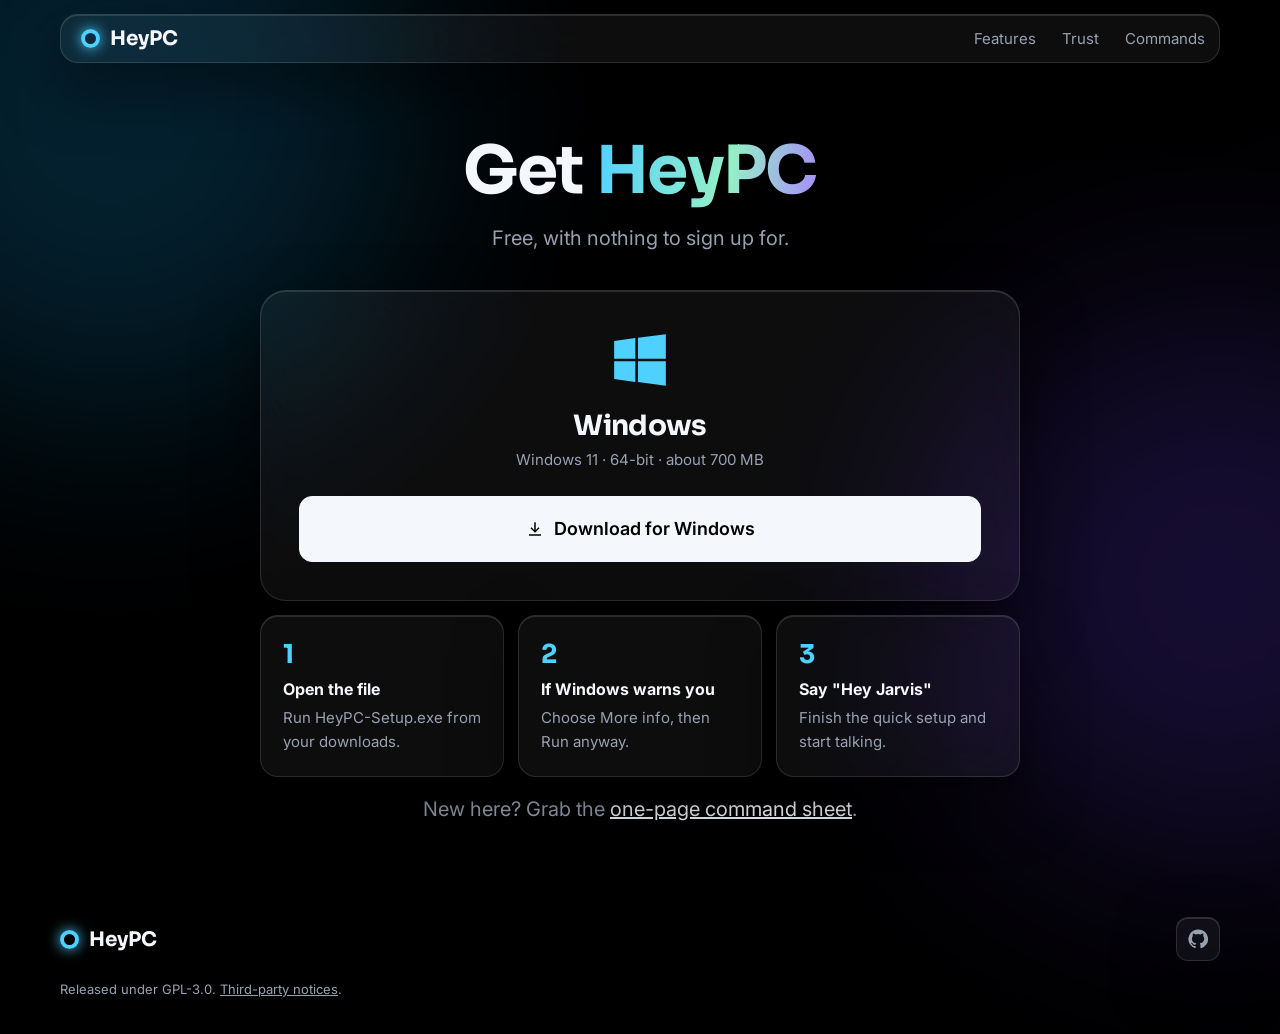
==== download.html @ 61c213c8 "Rename the product to HeyPC Co-Authored-By: Claude Opus 5.5 <noreply@anthropic.com>" ====
<!doctype html>
<html lang="en">
<head>
<meta charset="utf-8">
<meta name="viewport" content="width=device-width, initial-scale=1">
<title>Download HeyPC for Windows</title>
<meta name="description" content="Download HeyPC, the free open-source voice assistant for Windows.">
<link rel="preconnect" href="https://fonts.googleapis.com">
<link rel="preconnect" href="https://fonts.gstatic.com" crossorigin>
<link href="https://fonts.googleapis.com/css2?family=Sora:wght@400;600;700&family=Inter:wght@400;500;600&display=swap" rel="stylesheet">
<link rel="stylesheet" href="site.css">
</head>
<body>
<div class="orb a"></div><div class="orb b"></div>
<div class="wrap">
  <nav class="top glass">
    <a class="brand" href="index.html"><span class="ring"></span>HeyPC</a>
    <div class="menu">
      <a class="opt" href="index.html#features">Features</a>
      <a class="opt" href="index.html#trust">Trust</a>
      <a href="HeyPC-Commands.pdf">Commands</a>
    </div>
  </nav>

  <main class="get">
    <h1>Get <span class="grad">HeyPC</span></h1>
    <p>Free, with nothing to sign up for.</p>

    <div class="os glass">
      <svg class="win" viewBox="0 0 24 24" aria-hidden="true"><path d="M2 4.6 10.2 3.5v8H2V4.6Zm9.2-1.2L22 2v9.5H11.2V3.4ZM2 12.5h8.2v8L2 19.4v-6.9Zm9.2 0H22V22l-10.8-1.5v-8Z"/></svg>
      <h2>Windows</h2>
      <small>Windows 11 · 64-bit · about 700 MB</small>
      <a class="btn solid" href="https://github.com/gokuldas439/HeyPC/releases/latest/download/HeyPC-Setup.exe">
        <svg viewBox="0 0 24 24" aria-hidden="true"><path d="M11 3h2v10.2l3.6-3.6 1.4 1.4-6 6-6-6 1.4-1.4 3.6 3.6V3ZM4 19h16v2H4v-2Z"/></svg>
        Download for Windows
      </a>
    </div>

    <ol class="steps">
      <li class="glass"><strong>Open the file</strong>Run HeyPC-Setup.exe from your downloads.</li>
      <li class="glass"><strong>If Windows warns you</strong>Choose More info, then Run anyway.</li>
      <li class="glass"><strong>Say "Hey Jarvis"</strong>Finish the quick setup and start talking.</li>
    </ol>
    <p class="note">New here? Grab the <a href="HeyPC-Commands.pdf">one-page command sheet</a>.</p>
  </main>

  <footer>
    <a class="brand" href="index.html"><span class="ring"></span>HeyPC</a>
    <div class="social"></div>
  </footer>
  <p class="legal">Released under GPL-3.0. <a href="https://github.com/gokuldas439/HeyPC/blob/main/THIRD_PARTY_NOTICES.md">Third-party notices</a>.</p>
</div>
<script src="site.js"></script>
</body>
</html>
---- site.css ----
:root {
  --cyan: #4fd1ff; --mint: #96f0c8; --violet: #a78bfa;
  --text: #f4f7fb; --muted: #98a1b2; --edge: rgba(255, 255, 255, .13); --glass: rgba(255, 255, 255, .05);
}
* { box-sizing: border-box; }
html { background: #000; scroll-behavior: smooth; }
body { margin: 0; background: #000; color: var(--text); font: 400 17px/1.6 Inter, system-ui, sans-serif; overflow-x: hidden; }
a { color: inherit; text-decoration: none; }
h1, h2, h3 { font-family: Sora, sans-serif; letter-spacing: -.025em; line-height: 1.08; margin: 0; }
.orb { position: fixed; border-radius: 50%; filter: blur(120px); opacity: .3; pointer-events: none; z-index: 0; }
.orb.a { width: 620px; height: 620px; background: #0f6d9c; left: -200px; top: -200px; }
.orb.b { width: 560px; height: 560px; background: #4b2ea8; right: -220px; top: 34vh; }
.wrap { position: relative; z-index: 1; width: min(1160px, 100% - 40px); margin-inline: auto; }
.glass {
  background: var(--glass); border: 1px solid var(--edge);
  backdrop-filter: blur(22px) saturate(1.4); -webkit-backdrop-filter: blur(22px) saturate(1.4);
  box-shadow: inset 0 1px 0 rgba(255, 255, 255, .13), 0 24px 60px rgba(0, 0, 0, .5);
}

.top { position: sticky; top: 14px; z-index: 20; display: flex; align-items: center; justify-content: space-between; margin-top: 14px; padding: 11px 14px 11px 20px; border-radius: 18px; }
.brand { display: flex; align-items: center; gap: 10px; font: 700 20px Sora, sans-serif; }
.ring { width: 19px; height: 19px; border-radius: 50%; border: 4px solid var(--cyan); box-shadow: 0 0 14px var(--cyan); }
.menu { display: flex; align-items: center; gap: 26px; font-size: 15px; color: var(--muted); }
.menu a:hover { color: var(--text); }
.btn { display: inline-flex; align-items: center; justify-content: center; gap: 10px; padding: 14px 26px; border-radius: 13px; font-weight: 600; font-size: 16px; border: 1px solid var(--edge); background: rgba(255, 255, 255, .08); transition: transform .15s, background .15s, border-color .15s; }
.btn:hover { transform: translateY(-2px); border-color: rgba(255, 255, 255, .4); }
.btn.solid { background: var(--text); border-color: var(--text); color: #000; }
.btn.solid:hover { background: var(--cyan); border-color: var(--cyan); }
.btn.small { padding: 9px 17px; font-size: 14px; border-radius: 11px; }
.btn svg { width: 18px; height: 18px; fill: currentColor; }

.hero { text-align: center; padding: 92px 0 56px; }
.hero h1 { font-size: clamp(46px, 8vw, 92px); font-weight: 700; }
.hero h1 span, .grad { background: linear-gradient(100deg, var(--cyan), var(--mint) 60%, var(--violet)); -webkit-background-clip: text; background-clip: text; color: transparent; }
.hero p { color: var(--muted); font-size: clamp(18px, 2.2vw, 22px); max-width: 33em; margin: 22px auto 32px; }
.cta-row { display: flex; gap: 12px; justify-content: center; flex-wrap: wrap; }

.show { padding: 10px; border-radius: 26px; }
.show iframe { display: block; width: 100%; height: 720px; border: 0; border-radius: 18px; }

.band { display: grid; grid-template-columns: repeat(4, 1fr); gap: 1px; margin: 64px 0 0; border-radius: 20px; overflow: hidden; }
.band div { padding: 28px 20px; text-align: center; }
.band b { display: block; font: 700 clamp(26px, 3.4vw, 38px) Sora, sans-serif; }
.band span { color: var(--muted); font-size: 15px; }

section { padding: 100px 0 0; }
.head { max-width: 680px; margin-bottom: 40px; }
.head h2, .final h2 { font-size: clamp(34px, 5vw, 54px); }
.head p { color: var(--muted); font-size: 19px; margin: 14px 0 0; }
.cards { display: grid; grid-template-columns: repeat(3, 1fr); gap: 14px; }
.card { padding: 28px; border-radius: 20px; transition: transform .2s, border-color .2s; }
.card:hover { transform: translateY(-4px); border-color: rgba(79, 209, 255, .45); }
.card h3 { font-size: 21px; margin-bottom: 9px; }
.card p { margin: 0; color: var(--muted); font-size: 16px; }
.card em { display: block; font-style: normal; color: var(--cyan); font-size: 15px; font-weight: 500; margin-top: 14px; }
.trust { display: grid; grid-template-columns: repeat(2, 1fr); gap: 14px; }

.faq details { padding: 20px 26px; border-radius: 16px; margin-bottom: 10px; }
.faq summary { cursor: pointer; font: 600 18px Sora, sans-serif; }
.faq p { color: var(--muted); margin: 12px 0 2px; }

.final { text-align: center; margin-top: 110px; padding: 76px 24px; border-radius: 28px; }
.final p { color: var(--muted); font-size: 19px; margin: 14px 0 28px; }

footer { display: flex; justify-content: space-between; align-items: center; gap: 20px; flex-wrap: wrap; padding: 56px 0 18px; }
.social { display: flex; gap: 10px; }
.social a { width: 44px; height: 44px; display: grid; place-items: center; border-radius: 12px; color: var(--muted); transition: color .15s, border-color .15s; }
.social a:hover { color: var(--text); border-color: var(--cyan); }
.social svg { width: 20px; height: 20px; fill: currentColor; }
.legal { color: var(--muted); font-size: 13px; padding-bottom: 34px; margin: 0; }
.legal a { text-decoration: underline; }

.get { max-width: 760px; margin: 72px auto 0; text-align: center; }
.get h1 { font-size: clamp(40px, 6.4vw, 66px); }
.get > p { color: var(--muted); font-size: 20px; margin: 16px 0 36px; }
.os { padding: 38px; border-radius: 26px; }
.os .win { width: 62px; height: 62px; fill: var(--cyan); margin-bottom: 12px; }
.os h2 { font-size: 28px; margin-bottom: 6px; }
.os small { display: block; color: var(--muted); font-size: 15px; margin-bottom: 24px; }
.os .btn { width: 100%; padding: 18px; font-size: 18px; }
.steps { list-style: none; counter-reset: n; padding: 0; margin: 14px 0 0; display: grid; grid-template-columns: repeat(3, 1fr); gap: 14px; text-align: left; }
.steps li { counter-increment: n; padding: 22px; border-radius: 18px; color: var(--muted); font-size: 15px; }
.steps li::before { content: counter(n); display: block; font: 700 26px Sora, sans-serif; color: var(--cyan); margin-bottom: 6px; }
.steps strong { display: block; color: var(--text); margin-bottom: 3px; font-size: 16px; }
.note { color: var(--muted); font-size: 15px; margin-top: 22px; }
.note a { color: var(--text); text-decoration: underline; }

@media (max-width: 860px) {
  .menu a.opt { display: none; }
  .cards, .trust, .steps { grid-template-columns: 1fr; }
  .band { grid-template-columns: repeat(2, 1fr); }
  .hero { padding-top: 62px; }
  section { padding-top: 72px; }
}
@media (prefers-reduced-motion: reduce) { html { scroll-behavior: auto; } .btn, .card { transition: none; } }
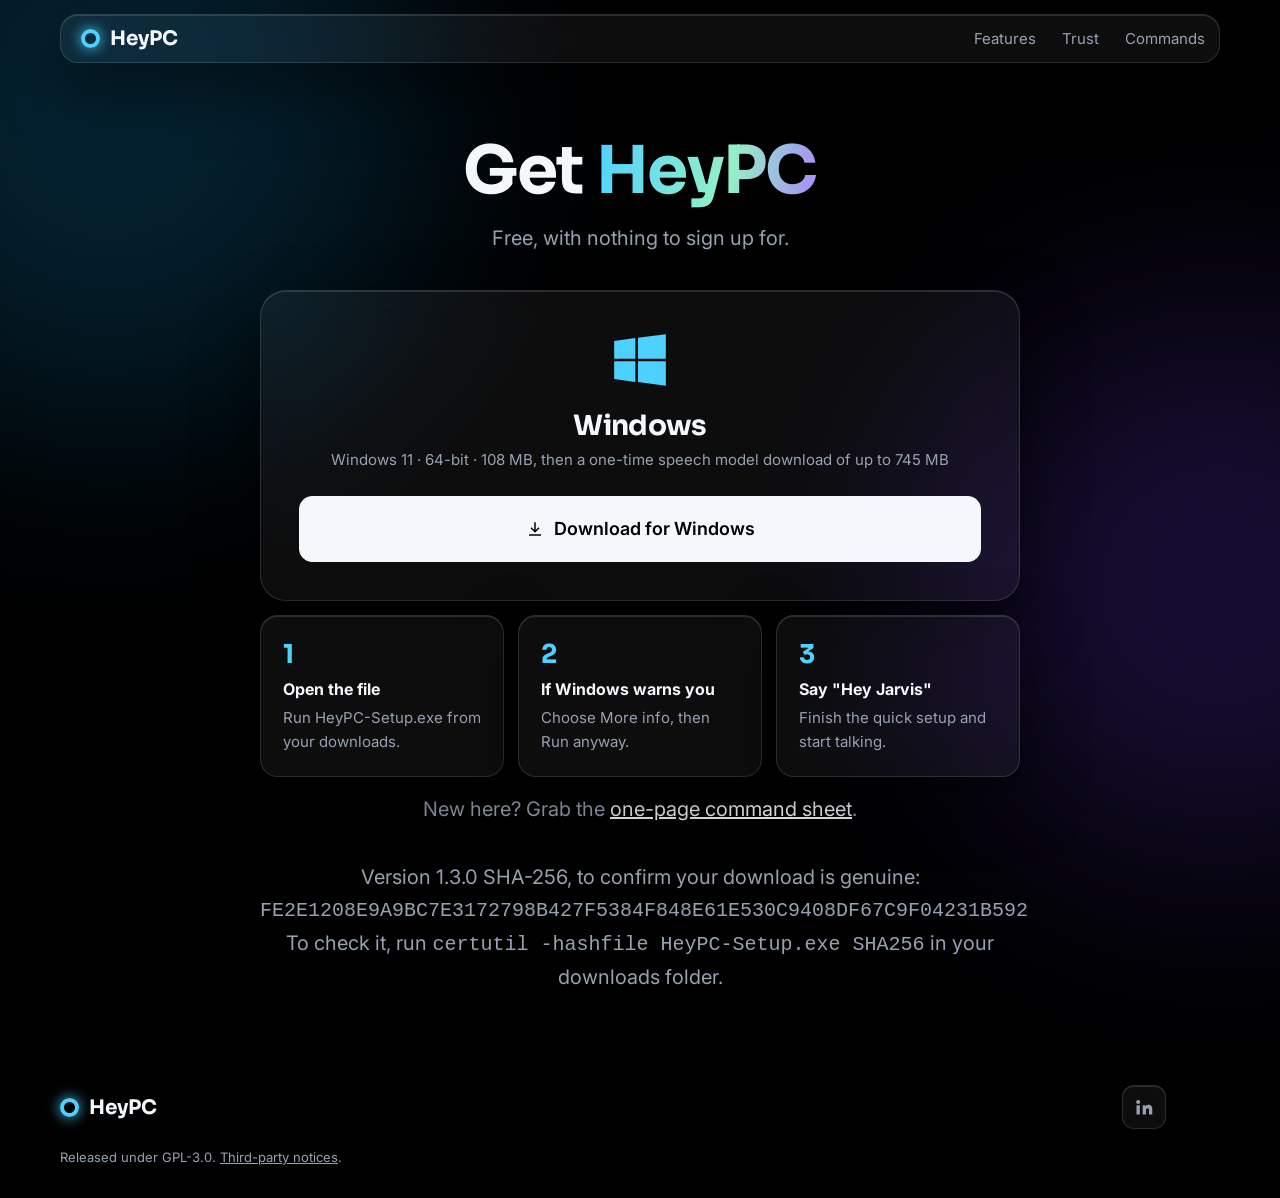
==== commit ac32fd94: "Show the smaller installer size and its SHA-256 Co-Authored-By: Claude Opus 5.5 <noreply@anthropic.c" ====
--- a/download.html
+++ b/download.html
@@ -29,7 +29,7 @@
     <div class="os glass">
       <svg class="win" viewBox="0 0 24 24" aria-hidden="true"><path d="M2 4.6 10.2 3.5v8H2V4.6Zm9.2-1.2L22 2v9.5H11.2V3.4ZM2 12.5h8.2v8L2 19.4v-6.9Zm9.2 0H22V22l-10.8-1.5v-8Z"/></svg>
       <h2>Windows</h2>
-      <small>Windows 11 · 64-bit · about 700 MB</small>
+      <small>Windows 11 · 64-bit · 108 MB, then a one-time speech model download of up to 745 MB</small>
       <a class="btn solid" href="https://github.com/gokuldas439/HeyPC/releases/latest/download/HeyPC-Setup.exe">
         <svg viewBox="0 0 24 24" aria-hidden="true"><path d="M11 3h2v10.2l3.6-3.6 1.4 1.4-6 6-6-6 1.4-1.4 3.6 3.6V3ZM4 19h16v2H4v-2Z"/></svg>
         Download for Windows
@@ -42,6 +42,7 @@
       <li class="glass"><strong>Say "Hey Jarvis"</strong>Finish the quick setup and start talking.</li>
     </ol>
     <p class="note">New here? Grab the <a href="HeyPC-Commands.pdf">one-page command sheet</a>.</p>
+    <p class="note hash">Version 1.3.0 SHA-256, to confirm your download is genuine:<br><code>FE2E1208E9A9BC7E3172798B427F5384F848E61E530C9408DF67C9F04231B592</code><br>To check it, run <code>certutil -hashfile HeyPC-Setup.exe SHA256</code> in your downloads folder.</p>
   </main>
 
   <footer>
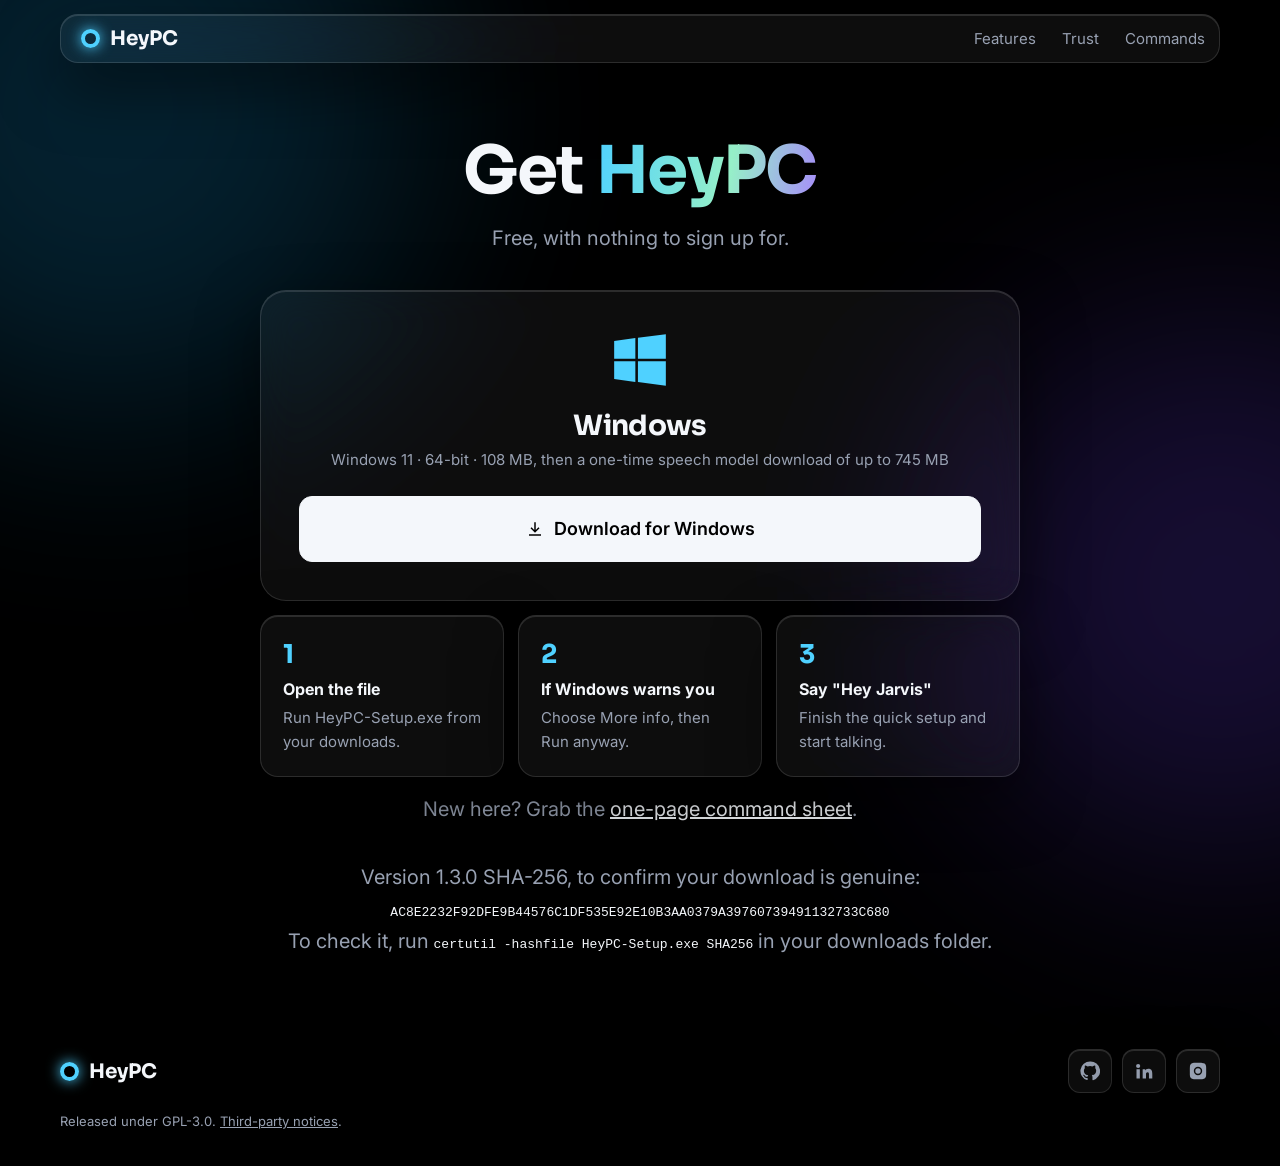
==== commit c7424345: "Publish the final installer SHA-256 Co-Authored-By: Claude Opus 5.5 <noreply@anthropic.com>" ====
--- a/download.html
+++ b/download.html
@@ -42,7 +42,7 @@
       <li class="glass"><strong>Say "Hey Jarvis"</strong>Finish the quick setup and start talking.</li>
     </ol>
     <p class="note">New here? Grab the <a href="HeyPC-Commands.pdf">one-page command sheet</a>.</p>
-    <p class="note hash">Version 1.3.0 SHA-256, to confirm your download is genuine:<br><code>FE2E1208E9A9BC7E3172798B427F5384F848E61E530C9408DF67C9F04231B592</code><br>To check it, run <code>certutil -hashfile HeyPC-Setup.exe SHA256</code> in your downloads folder.</p>
+    <p class="note hash">Version 1.3.0 SHA-256, to confirm your download is genuine:<br><code>AC8E2232F92DFE9B44576C1DF535E92E10B3AA0379A39760739491132733C680</code><br>To check it, run <code>certutil -hashfile HeyPC-Setup.exe SHA256</code> in your downloads folder.</p>
   </main>
 
   <footer>
--- a/site.css
+++ b/site.css
@@ -84,6 +84,7 @@
 .steps strong { display: block; color: var(--text); margin-bottom: 3px; font-size: 16px; }
 .note { color: var(--muted); font-size: 15px; margin-top: 22px; }
 .note a { color: var(--text); text-decoration: underline; }
+.hash code { color: var(--text); font-size: 13px; overflow-wrap: anywhere; }
 
 @media (max-width: 860px) {
   .menu a.opt { display: none; }
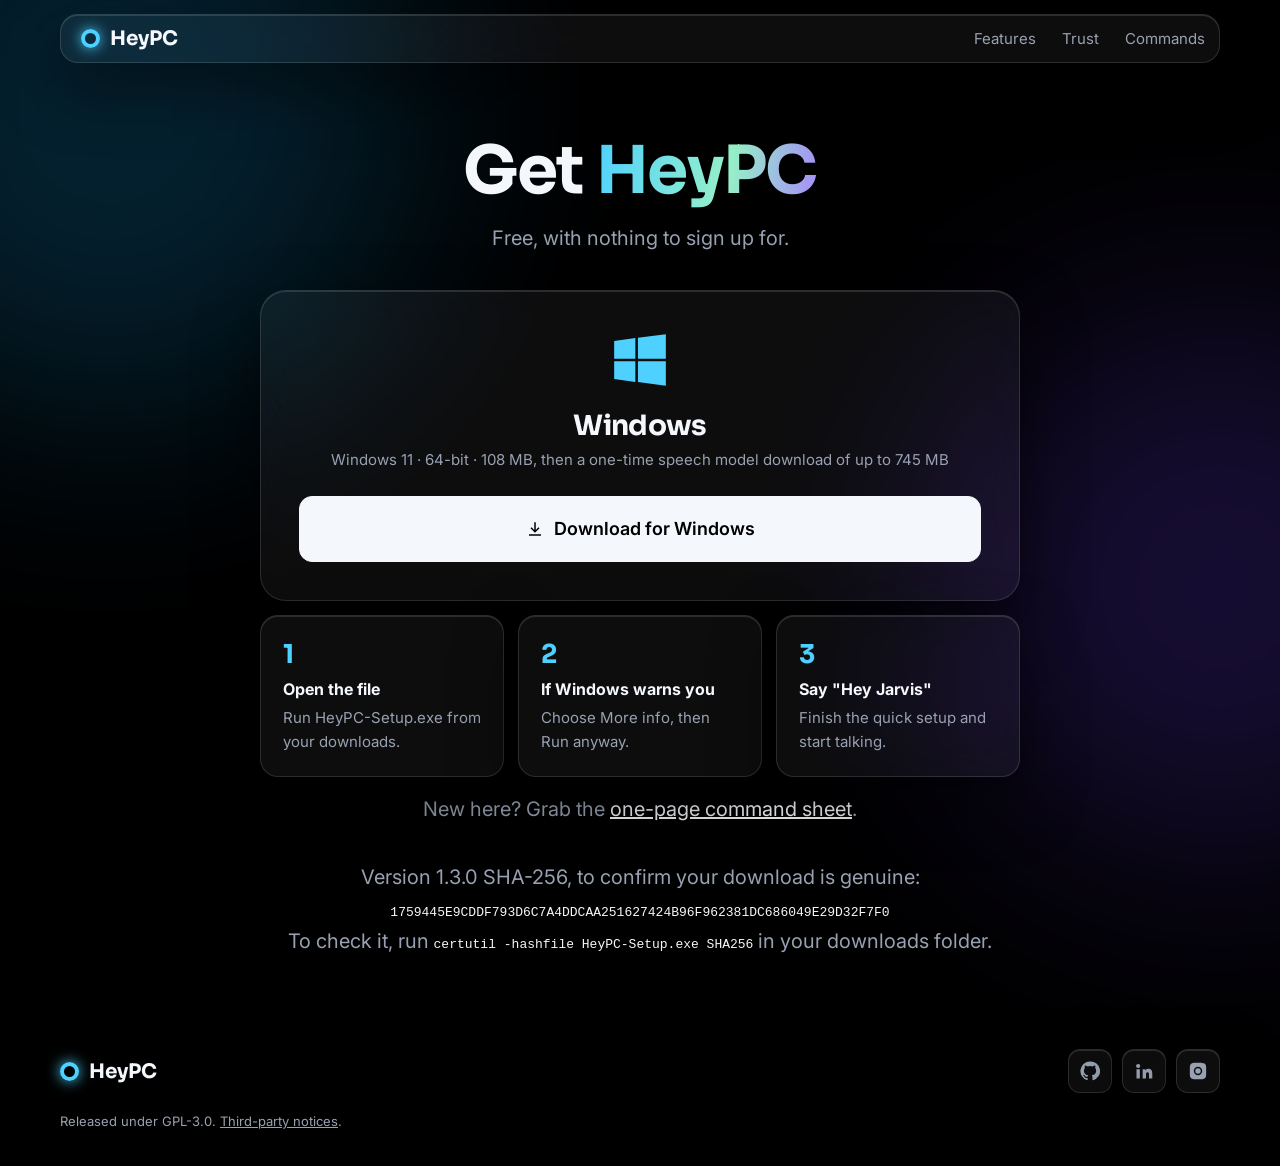
==== commit 004ef667: "Publish the HeyPC 1.3.0 installer SHA-256 Co-Authored-By: Claude Opus 5.5 <noreply@anthropic.com>" ====
--- a/download.html
+++ b/download.html
@@ -42,7 +42,7 @@
       <li class="glass"><strong>Say "Hey Jarvis"</strong>Finish the quick setup and start talking.</li>
     </ol>
     <p class="note">New here? Grab the <a href="HeyPC-Commands.pdf">one-page command sheet</a>.</p>
-    <p class="note hash">Version 1.3.0 SHA-256, to confirm your download is genuine:<br><code>AC8E2232F92DFE9B44576C1DF535E92E10B3AA0379A39760739491132733C680</code><br>To check it, run <code>certutil -hashfile HeyPC-Setup.exe SHA256</code> in your downloads folder.</p>
+    <p class="note hash">Version 1.3.0 SHA-256, to confirm your download is genuine:<br><code>1759445E9CDDF793D6C7A4DDCAA251627424B96F962381DC686049E29D32F7F0</code><br>To check it, run <code>certutil -hashfile HeyPC-Setup.exe SHA256</code> in your downloads folder.</p>
   </main>
 
   <footer>
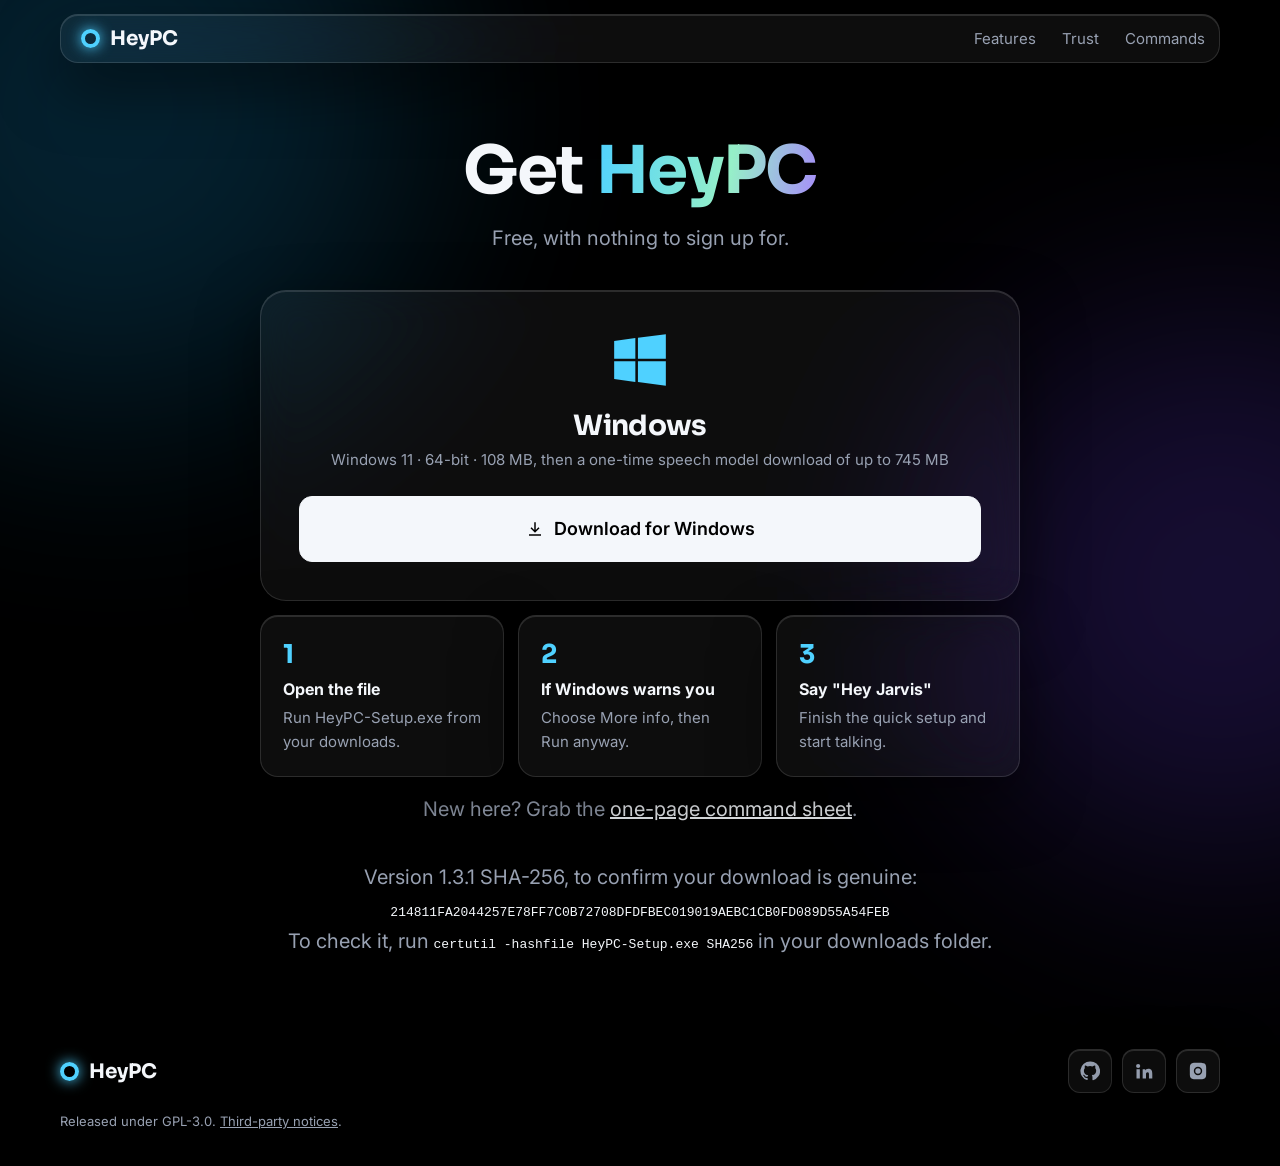
==== commit 673941c8: "Publish the HeyPC 1.3.1 installer SHA-256 Co-Authored-By: Claude Opus 5.5 <noreply@anthropic.com>" ====
--- a/download.html
+++ b/download.html
@@ -42,7 +42,7 @@
       <li class="glass"><strong>Say "Hey Jarvis"</strong>Finish the quick setup and start talking.</li>
     </ol>
     <p class="note">New here? Grab the <a href="HeyPC-Commands.pdf">one-page command sheet</a>.</p>
-    <p class="note hash">Version 1.3.0 SHA-256, to confirm your download is genuine:<br><code>1759445E9CDDF793D6C7A4DDCAA251627424B96F962381DC686049E29D32F7F0</code><br>To check it, run <code>certutil -hashfile HeyPC-Setup.exe SHA256</code> in your downloads folder.</p>
+    <p class="note hash">Version 1.3.1 SHA-256, to confirm your download is genuine:<br><code>214811FA2044257E78FF7C0B72708DFDFBEC019019AEBC1CB0FD089D55A54FEB</code><br>To check it, run <code>certutil -hashfile HeyPC-Setup.exe SHA256</code> in your downloads folder.</p>
   </main>
 
   <footer>
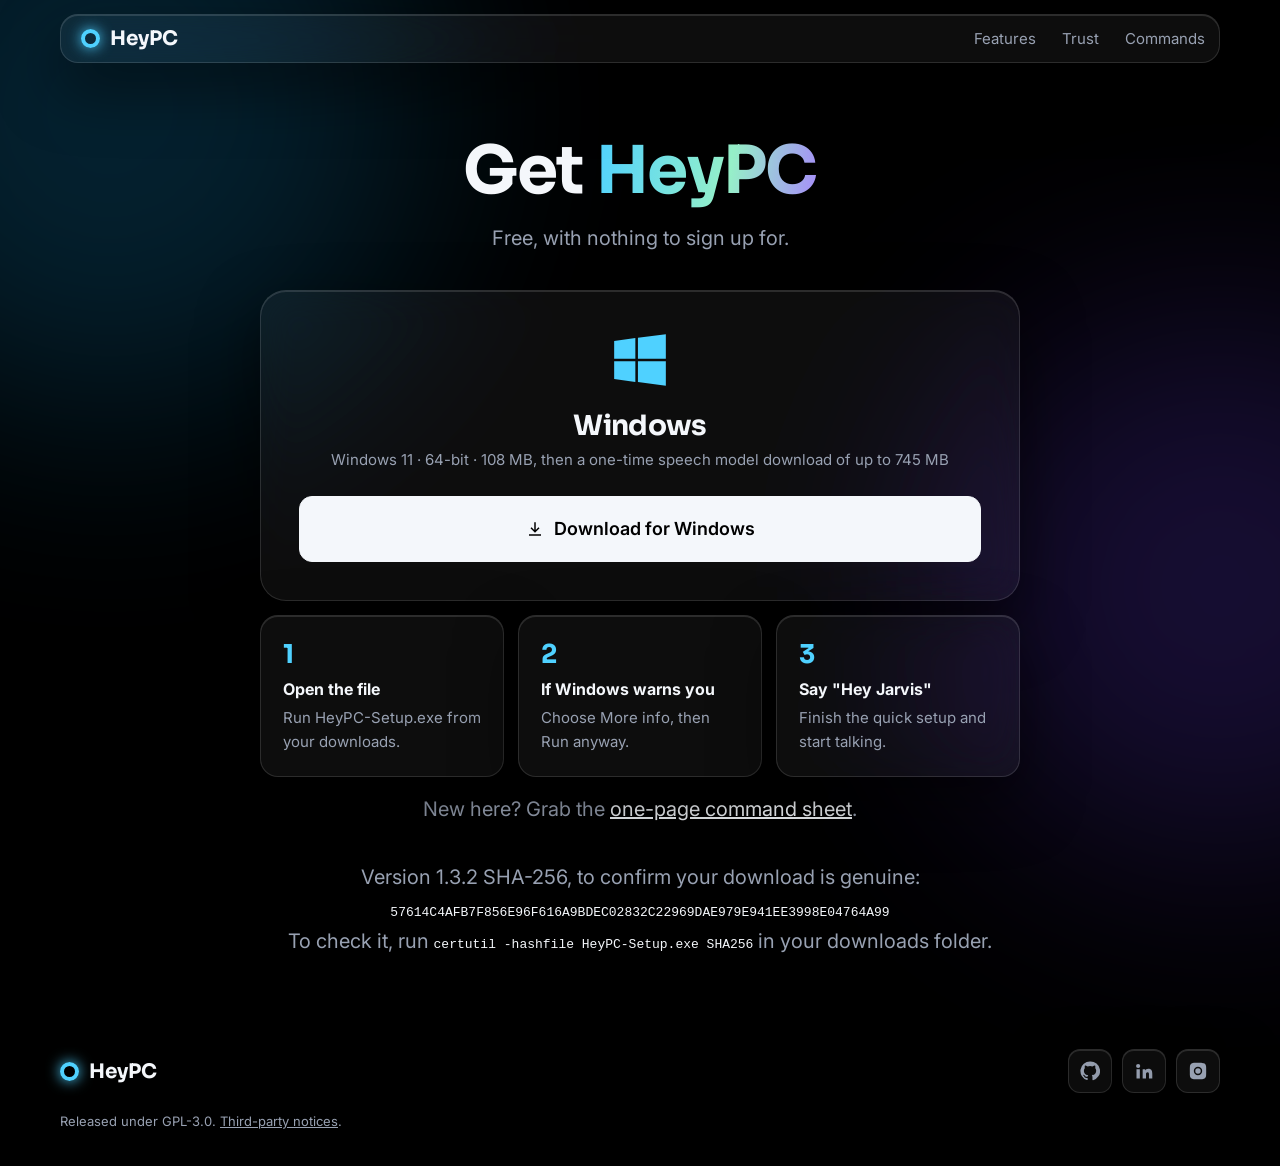
==== commit 50a12bee: "Publish HeyPC 1.3.2 and the updated command sheet Co-Authored-By: Claude Opus 5.5 <noreply@anthropic" ====
--- a/download.html
+++ b/download.html
@@ -42,7 +42,7 @@
       <li class="glass"><strong>Say "Hey Jarvis"</strong>Finish the quick setup and start talking.</li>
     </ol>
     <p class="note">New here? Grab the <a href="HeyPC-Commands.pdf">one-page command sheet</a>.</p>
-    <p class="note hash">Version 1.3.1 SHA-256, to confirm your download is genuine:<br><code>214811FA2044257E78FF7C0B72708DFDFBEC019019AEBC1CB0FD089D55A54FEB</code><br>To check it, run <code>certutil -hashfile HeyPC-Setup.exe SHA256</code> in your downloads folder.</p>
+    <p class="note hash">Version 1.3.2 SHA-256, to confirm your download is genuine:<br><code>57614C4AFB7F856E96F616A9BDEC02832C22969DAE979E941EE3998E04764A99</code><br>To check it, run <code>certutil -hashfile HeyPC-Setup.exe SHA256</code> in your downloads folder.</p>
   </main>
 
   <footer>
